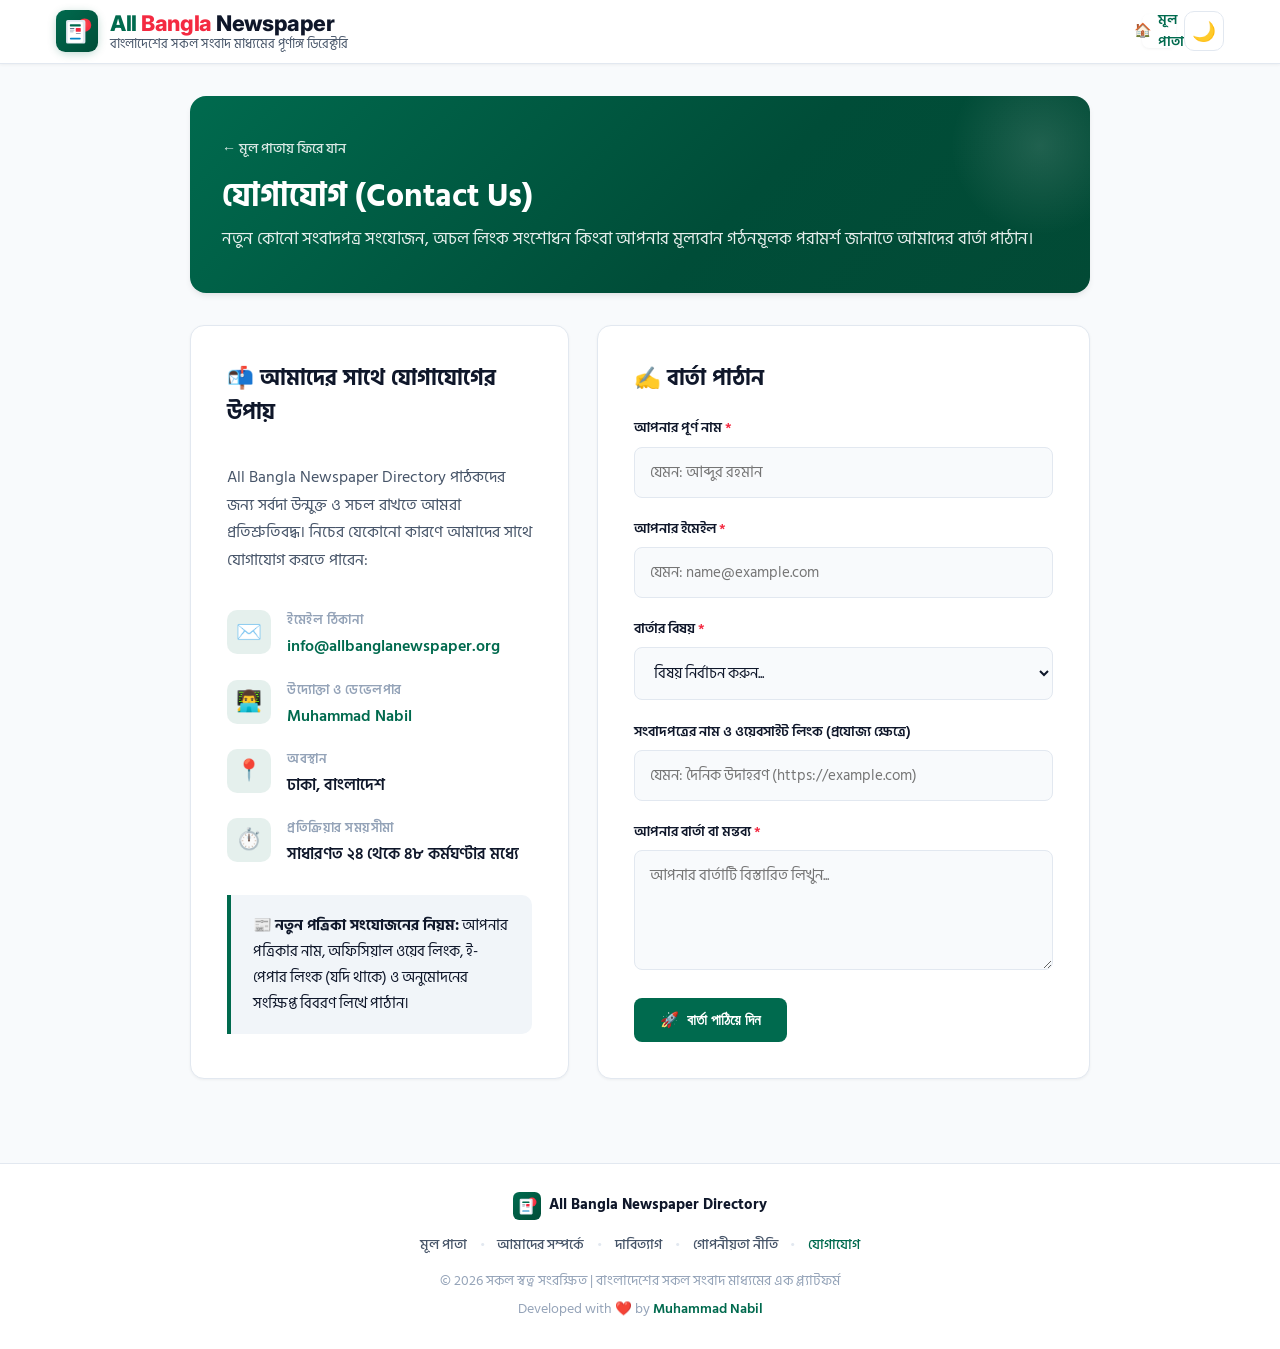
==== contact.html @ 0f9f3124 "Create comprehensive Bangla pages for About Us, Disclaimer, Privacy Policy, and Contact Us with resp" ====
<!DOCTYPE html>
<html lang="bn" data-theme="light">
<head>
  <meta charset="UTF-8">
  <meta name="viewport" content="width=device-width, initial-scale=1.0, viewport-fit=cover">
  
  <title>যোগাযোগ (Contact Us) | All Bangla Newspaper Directory</title>
  <meta name="title" content="যোগাযোগ (Contact Us) | All Bangla Newspaper Directory">
  <meta name="description" content="All Bangla Newspaper Directory-এর সাথে যোগাযোগ করুন। নতুন পত্রিকা বা টিভি চ্যানেল সংযোজন, লিংক সংশোধন বা পরামর্শের জন্য বার্তা পাঠান।">
  <meta name="keywords" content="contact all bangla newspaper, যোগাযোগ, পত্রিকা সংযোজন, feedback">
  <meta name="author" content="Muhammad Nabil">
  
  <link rel="canonical" href="https://nabil2dhaka.github.io/allbanglanewspaper/contact.html">
  <link rel="icon" type="image/svg+xml" href="assets/favicon.svg">
  <link rel="apple-touch-icon" href="assets/favicon.svg">
  <meta name="theme-color" content="#006A4E">

  <!-- Fonts & Stylesheet -->
  <link rel="preconnect" href="https://fonts.googleapis.com">
  <link rel="preconnect" href="https://fonts.gstatic.com" crossorigin>
  <link href="https://fonts.googleapis.com/css2?family=Hind+Siliguri:wght@400;500;600;700&family=Inter:wght@400;500;600;700;800&display=swap" rel="stylesheet">
  <link rel="stylesheet" href="styles.css">
</head>
<body>
  <!-- Header / Navigation -->
  <header class="header">
    <div class="container header-container">
      <a href="index.html" class="brand-link" aria-label="All Bangla Newspaper Home">
        <div class="brand-logo-wrap">
          <img src="assets/favicon.svg" alt="All Bangla Newspaper Logo" class="brand-logo-img" width="40" height="40">
        </div>
        <div class="brand-text">
          <div class="brand-title">
            <span class="text-green">All</span> <span class="text-red">Bangla</span> <span class="text-main">Newspaper</span>
          </div>
          <p class="brand-subtitle">বাংলাদেশের সকল সংবাদ মাধ্যমের পূর্ণাঙ্গ ডিরেক্টরি</p>
        </div>
      </a>

      <div class="header-actions">
        <a href="index.html" class="btn-toggle active" style="text-decoration: none; padding: 0.4rem 0.8rem; font-size: 0.88rem; font-weight: 600; display: inline-flex; align-items: center; gap: 0.35rem;">
          <span>🏠</span> মূল পাতা
        </a>
        <button id="themeToggle" class="btn-icon" aria-label="Toggle Theme" title="ডার্ক/লাইট মোড পরিবর্তন">
          <span class="theme-icon">🌙</span>
        </button>
      </div>
    </div>
  </header>

  <!-- Main Content -->
  <main class="page-main">
    <div class="page-container">
      <!-- Header Box -->
      <div class="page-header-box">
        <a href="index.html" class="page-breadcrumb">← মূল পাতায় ফিরে যান</a>
        <h1 class="page-title">যোগাযোগ (Contact Us)</h1>
        <p class="page-subtitle">নতুন কোনো সংবাদপত্র সংযোজন, অচল লিংক সংশোধন কিংবা আপনার মূল্যবান গঠনমূলক পরামর্শ জানাতে আমাদের বার্তা পাঠান।</p>
      </div>

      <!-- Contact Layout (2 Columns) -->
      <div class="contact-layout">
        <!-- Left: Info & Guidelines -->
        <div class="page-card prose-content contact-info-card">
          <h2>📬 আমাদের সাথে যোগাযোগের উপায়</h2>
          <p>
            All Bangla Newspaper Directory পাঠকদের জন্য সর্বদা উন্মুক্ত ও সচল রাখতে আমরা প্রতিশ্রুতিবদ্ধ। নিচের যেকোনো কারণে আমাদের সাথে যোগাযোগ করতে পারেন:
          </p>

          <div class="contact-method">
            <div class="contact-icon-box">✉️</div>
            <div>
              <div class="contact-label">ইমেইল ঠিকানা</div>
              <div class="contact-value">
                <a href="mailto:info@allbanglanewspaper.org">info@allbanglanewspaper.org</a>
              </div>
            </div>
          </div>

          <div class="contact-method">
            <div class="contact-icon-box">👨‍💻</div>
            <div>
              <div class="contact-label">উদ্যোক্তা ও ডেভেলপার</div>
              <div class="contact-value">
                <a href="https://muhammadnabil.com/" target="_blank" rel="noopener">Muhammad Nabil</a>
              </div>
            </div>
          </div>

          <div class="contact-method">
            <div class="contact-icon-box">📍</div>
            <div>
              <div class="contact-label">অবস্থান</div>
              <div class="contact-value">ঢাকা, বাংলাদেশ</div>
            </div>
          </div>

          <div class="contact-method">
            <div class="contact-icon-box">⏱️</div>
            <div>
              <div class="contact-label">প্রতিক্রিয়ার সময়সীমা</div>
              <div class="contact-value">সাধারণত ২৪ থেকে ৪৮ কর্মঘণ্টার মধ্যে</div>
            </div>
          </div>

          <div class="info-highlight-box" style="margin-top: 0.5rem; margin-bottom: 0;">
            📰 <strong>নতুন পত্রিকা সংযোজনের নিয়ম:</strong> আপনার পত্রিকার নাম, অফিসিয়াল ওয়েব লিংক, ই-পেপার লিংক (যদি থাকে) ও অনুমোদনের সংক্ষিপ্ত বিবরণ লিখে পাঠান।
          </div>
        </div>

        <!-- Right: Interactive Contact Form -->
        <div class="page-card">
          <h2 style="font-size: 1.35rem; font-weight: 700; color: var(--text-primary); margin: 0 0 1.25rem 0;">✍️ বার্তা পাঠান</h2>
          <form id="contactForm" onsubmit="handleContactSubmit(event)">
            <div class="form-group">
              <label for="userName" class="form-label">আপনার পূর্ণ নাম <span style="color: var(--accent-red);">*</span></label>
              <input type="text" id="userName" class="form-control" placeholder="যেমন: আব্দুর রহমান" required>
            </div>

            <div class="form-group">
              <label for="userEmail" class="form-label">আপনার ইমেইল <span style="color: var(--accent-red);">*</span></label>
              <input type="email" id="userEmail" class="form-control" placeholder="যেমন: name@example.com" required>
            </div>

            <div class="form-group">
              <label for="subjectSelect" class="form-label">বার্তার বিষয় <span style="color: var(--accent-red);">*</span></label>
              <select id="subjectSelect" class="form-control" required>
                <option value="" disabled selected>বিষয় নির্বাচন করুন...</option>
                <option value="add_paper">নতুন সংবাদপত্র / পোর্টাল সংযোজনের আবেদন</option>
                <option value="fix_link">ভুল বা অচল লিংক সংশোধন</option>
                <option value="update_logo">লোগো বা তথ্যের আধুনিকায়ন</option>
                <option value="feedback">পরামর্শ বা সাধারণ মতামত</option>
                <option value="other">অন্যান্য অনুসন্ধান</option>
              </select>
            </div>

            <div class="form-group">
              <label for="paperDetails" class="form-label">সংবাদপত্রের নাম ও ওয়েবসাইট লিংক (প্রযোজ্য ক্ষেত্রে)</label>
              <input type="text" id="paperDetails" class="form-control" placeholder="যেমন: দৈনিক উদাহরণ (https://example.com)">
            </div>

            <div class="form-group">
              <label for="userMessage" class="form-label">আপনার বার্তা বা মন্তব্য <span style="color: var(--accent-red);">*</span></label>
              <textarea id="userMessage" class="form-control form-textarea" placeholder="আপনার বার্তাটি বিস্তারিত লিখুন..." required></textarea>
            </div>

            <button type="submit" id="btnSubmit" class="btn-submit">
              <span>🚀</span> বার্তা পাঠিয়ে দিন
            </button>

            <!-- Success Alert Feedback -->
            <div id="formAlert" class="form-alert form-alert-success">
              ✅ <strong>ধন্যবাদ!</strong> আপনার বার্তাটি সফলভাবে গৃহীত হয়েছে। আমাদের টিম পর্যালোচনা করে দ্রুত আপনার সাথে যোগাযোগ করবে।
            </div>
          </form>
        </div>
      </div>
    </div>
  </main>

  <!-- Footer -->
  <footer class="footer">
    <div class="container footer-content">
      <div class="footer-brand">
        <img src="assets/favicon.svg" alt="Logo" width="28" height="28">
        <span>All Bangla Newspaper Directory</span>
      </div>

      <!-- Navigation Links -->
      <nav class="footer-nav" aria-label="Footer Navigation">
        <a href="index.html" class="footer-link">মূল পাতা</a>
        <span class="footer-sep">•</span>
        <a href="about.html" class="footer-link">আমাদের সম্পর্কে</a>
        <span class="footer-sep">•</span>
        <a href="disclaimer.html" class="footer-link">দাবিত্যাগ</a>
        <span class="footer-sep">•</span>
        <a href="privacy.html" class="footer-link">গোপনীয়তা নীতি</a>
        <span class="footer-sep">•</span>
        <a href="contact.html" class="footer-link active">যোগাযোগ</a>
      </nav>

      <p class="footer-copy">© 2026 সকল স্বত্ব সংরক্ষিত | বাংলাদেশের সকল সংবাদ মাধ্যমের এক প্ল্যাটফর্ম</p>
      <p class="footer-dev">
        Developed with ❤️ by <a href="https://muhammadnabil.com/" target="_blank" rel="noopener">Muhammad Nabil</a>
      </p>
    </div>
  </footer>

  <!-- Contact Form & Theme Script -->
  <script>
    (function() {
      const themeToggle = document.getElementById('themeToggle');
      function initTheme() {
        const savedTheme = localStorage.getItem('abn_theme') || 'light';
        document.documentElement.setAttribute('data-theme', savedTheme);
        if (themeToggle) {
          themeToggle.querySelector('.theme-icon').textContent = savedTheme === 'dark' ? '☀️' : '🌙';
        }
      }
      if (themeToggle) {
        themeToggle.addEventListener('click', function() {
          const current = document.documentElement.getAttribute('data-theme');
          const next = current === 'dark' ? 'light' : 'dark';
          document.documentElement.setAttribute('data-theme', next);
          localStorage.setItem('abn_theme', next);
          themeToggle.querySelector('.theme-icon').textContent = next === 'dark' ? '☀️' : '🌙';
        });
      }
      initTheme();
    })();

    function handleContactSubmit(e) {
      e.preventDefault();
      const btn = document.getElementById('btnSubmit');
      const alert = document.getElementById('formAlert');
      const form = document.getElementById('contactForm');
      
      btn.disabled = true;
      btn.innerHTML = '<span>⏳</span> পাঠানো হচ্ছে...';
      
      setTimeout(function() {
        btn.disabled = false;
        btn.innerHTML = '<span>✓</span> পাঠানো সম্পন্ন হয়েছে';
        alert.style.display = 'block';
        form.reset();
        setTimeout(function() {
          btn.innerHTML = '<span>🚀</span> বার্তা পাঠিয়ে দিন';
        }, 4000);
      }, 700);
    }
  </script>
</body>
</html>
---- styles.css ----
:root {
  --font-bn: 'Hind Siliguri', -apple-system, BlinkMacSystemFont, "Segoe UI", Roboto, sans-serif;
  --font-en: 'Inter', -apple-system, BlinkMacSystemFont, "Segoe UI", Roboto, sans-serif;

  /* Theme Colors - Light */
  --bg-primary: #f8fafc;
  --bg-card: #ffffff;
  --bg-header: rgba(255, 255, 255, 0.94);
  --border-color: #e2e8f0;
  --text-primary: #0f172a;
  --text-secondary: #475569;
  --text-muted: #94a3b8;
  --accent-green: #006a4e;
  --accent-red: #f42a41;
  --accent-blue: #0284c7;
  --accent-hover: #0369a1;
  --accent-light: #f0fdf4;
  --badge-bg: #f1f5f9;
  --badge-text: #334155;
  --epaper-bg: #fff1f2;
  --epaper-text: #e11d48;
  --epaper-border: #fecdd3;
  --shadow-sm: 0 1px 3px rgba(0, 0, 0, 0.05);
  --shadow-md: 0 4px 6px -1px rgba(0, 0, 0, 0.08), 0 2px 4px -2px rgba(0, 0, 0, 0.04);
  --shadow-hover: 0 12px 20px -3px rgba(0, 0, 0, 0.12), 0 4px 6px -4px rgba(0, 0, 0, 0.05);
  --hero-gradient: linear-gradient(135deg, #006a4e 0%, #004d38 60%, #024a35 100%);
  --safe-bottom: env(safe-area-inset-bottom, 0px);
}

[data-theme="dark"] {
  --bg-primary: #0b1120;
  --bg-card: #1e293b;
  --bg-header: rgba(17, 24, 39, 0.94);
  --border-color: #334155;
  --text-primary: #f1f5f9;
  --text-secondary: #cbd5e1;
  --text-muted: #64748b;
  --accent-green: #10b981;
  --accent-red: #fb7185;
  --accent-blue: #38bdf8;
  --accent-hover: #0284c7;
  --accent-light: #064e3b;
  --badge-bg: #334155;
  --badge-text: #e2e8f0;
  --epaper-bg: #371b26;
  --epaper-text: #fda4af;
  --epaper-border: #4c1d2e;
  --shadow-sm: 0 1px 3px rgba(0, 0, 0, 0.4);
  --shadow-md: 0 4px 6px -1px rgba(0, 0, 0, 0.3);
  --shadow-hover: 0 12px 20px -3px rgba(0, 0, 0, 0.45);
  --hero-gradient: linear-gradient(135deg, #064e3b 0%, #0b1120 100%);
}

* {
  box-sizing: border-box;
  margin: 0;
  padding: 0;
  -webkit-tap-highlight-color: transparent;
}

html {
  scroll-behavior: smooth;
}

body {
  font-family: var(--font-bn);
  background-color: var(--bg-primary);
  color: var(--text-primary);
  line-height: 1.6;
  min-height: 100vh;
  display: flex;
  flex-direction: column;
  transition: background-color 0.25s ease, color 0.25s ease;
  overflow-x: hidden;
  padding-bottom: var(--safe-bottom);
}

.container {
  width: 100%;
  max-width: 1200px;
  margin: 0 auto;
  padding: 0 1rem;
}

/* ================= HEADER ================= */
.header {
  background-color: var(--bg-header);
  border-bottom: 1px solid var(--border-color);
  position: sticky;
  top: 0;
  z-index: 100;
  backdrop-filter: blur(12px);
  -webkit-backdrop-filter: blur(12px);
  box-shadow: var(--shadow-sm);
  transition: background-color 0.25s ease;
}

.header-container {
  display: flex;
  justify-content: space-between;
  align-items: center;
  padding-top: 0.65rem;
  padding-bottom: 0.65rem;
}

.brand-link {
  display: flex;
  align-items: center;
  gap: 0.75rem;
  text-decoration: none;
  color: inherit;
}

.brand-logo-wrap {
  width: 42px;
  height: 42px;
  border-radius: 12px;
  display: flex;
  align-items: center;
  justify-content: center;
  flex-shrink: 0;
  box-shadow: 0 2px 8px rgba(0, 106, 78, 0.25);
  transition: transform 0.2s ease;
}

.brand-link:hover .brand-logo-wrap {
  transform: rotate(-3deg) scale(1.05);
}

.brand-logo-img {
  width: 100%;
  height: 100%;
  display: block;
}

.brand-title {
  font-family: var(--font-en);
  font-size: clamp(1.1rem, 2.5vw, 1.35rem);
  font-weight: 800;
  line-height: 1.2;
  letter-spacing: -0.02em;
}

.text-green { color: var(--accent-green); }
.text-red { color: var(--accent-red); }
.text-main { color: var(--text-primary); }

.brand-subtitle {
  font-size: 0.8rem;
  color: var(--text-secondary);
  line-height: 1.2;
}

.header-actions {
  display: flex;
  align-items: center;
  gap: 0.5rem;
}

/* View Toggle (Grid / List) */
.view-toggle {
  display: flex;
  background-color: var(--badge-bg);
  padding: 3px;
  border-radius: 10px;
  border: 1px solid var(--border-color);
}

.btn-toggle {
  background: none;
  border: none;
  color: var(--text-muted);
  width: 34px;
  height: 34px;
  border-radius: 7px;
  display: flex;
  align-items: center;
  justify-content: center;
  cursor: pointer;
  transition: all 0.2s;
}

.btn-toggle.active {
  background-color: var(--bg-card);
  color: var(--accent-green);
  box-shadow: var(--shadow-sm);
}

/* Theme Button */
.btn-icon {
  background: var(--bg-card);
  border: 1px solid var(--border-color);
  color: var(--text-primary);
  width: 40px;
  height: 40px;
  border-radius: 10px;
  cursor: pointer;
  display: flex;
  align-items: center;
  justify-content: center;
  font-size: 1.2rem;
  transition: transform 0.2s, background-color 0.2s;
}

.btn-icon:hover {
  transform: scale(1.05);
}

.btn-icon:active {
  transform: scale(0.95);
}

/* ================= HERO & SEARCH ================= */
.hero-section {
  background: var(--hero-gradient);
  color: #ffffff;
  padding: clamp(2rem, 5vw, 3.25rem) 1rem clamp(1.75rem, 4vw, 2.5rem);
  text-align: center;
  position: relative;
  overflow: hidden;
}

.hero-section::after {
  content: '';
  position: absolute;
  top: -40%;
  right: -10%;
  width: 340px;
  height: 340px;
  background: radial-gradient(circle, rgba(244, 42, 65, 0.25) 0%, transparent 70%);
  border-radius: 50%;
  pointer-events: none;
}

.hero-badge {
  display: inline-flex;
  align-items: center;
  gap: 0.5rem;
  background: rgba(255, 255, 255, 0.15);
  backdrop-filter: blur(8px);
  padding: 0.3rem 0.85rem;
  border-radius: 9999px;
  font-size: 0.85rem;
  font-weight: 600;
  margin-bottom: 0.85rem;
  border: 1px solid rgba(255, 255, 255, 0.2);
}

.pulse-dot {
  width: 8px;
  height: 8px;
  border-radius: 50%;
  background-color: #10b981;
  box-shadow: 0 0 0 0 rgba(16, 185, 129, 0.7);
  animation: pulse 1.8s infinite;
}

@keyframes pulse {
  0% { transform: scale(0.95); box-shadow: 0 0 0 0 rgba(16, 185, 129, 0.7); }
  70% { transform: scale(1); box-shadow: 0 0 0 8px rgba(16, 185, 129, 0); }
  100% { transform: scale(0.95); box-shadow: 0 0 0 0 rgba(16, 185, 129, 0); }
}

.hero-heading {
  font-size: clamp(1.5rem, 4vw, 2.35rem);
  font-weight: 700;
  line-height: 1.25;
  margin-bottom: 1.35rem;
}

.hero-desc {
  font-size: clamp(0.95rem, 2vw, 1.1rem);
  opacity: 0.92;
  max-width: 650px;
  margin: 0 auto 1.5rem;
  font-weight: 400;
}

/* Mobile-Friendly Search Wrapper */
.search-wrapper {
  position: relative;
  max-width: 640px;
  margin: 0 auto;
}

.search-icon {
  position: absolute;
  left: 1.15rem;
  top: 50%;
  transform: translateY(-50%);
  display: flex;
  align-items: center;
  color: var(--text-muted);
  pointer-events: none;
}

#searchInput {
  width: 100%;
  padding: 0.9rem 2.85rem 0.9rem 3.1rem;
  font-size: clamp(0.95rem, 2vw, 1.05rem);
  font-family: var(--font-bn);
  border-radius: 9999px;
  border: 2px solid transparent;
  outline: none;
  background-color: var(--bg-card);
  color: var(--text-primary);
  box-shadow: 0 8px 24px rgba(0, 0, 0, 0.16);
  transition: all 0.2s ease;
}

#searchInput:focus {
  border-color: #38bdf8;
  box-shadow: 0 10px 28px rgba(56, 189, 248, 0.25);
}

.btn-clear {
  position: absolute;
  right: 1rem;
  top: 50%;
  transform: translateY(-50%);
  background: var(--badge-bg);
  border: none;
  width: 26px;
  height: 26px;
  border-radius: 50%;
  font-size: 0.8rem;
  color: var(--text-secondary);
  cursor: pointer;
  display: flex;
  align-items: center;
  justify-content: center;
  transition: background-color 0.2s;
}

/* Top 10 Quickbar */
.top10-quickbar {
  margin-top: 1.35rem;
  display: flex;
  align-items: center;
  justify-content: center;
  gap: 0.5rem;
  flex-wrap: wrap;
  font-size: 0.88rem;
}

.top10-label {
  font-weight: 700;
  opacity: 0.95;
  white-space: nowrap;
}

.top10-chips {
  display: flex;
  gap: 0.45rem;
  flex-wrap: wrap;
  justify-content: center;
}

.top10-chip {
  background: rgba(255, 255, 255, 0.16);
  color: #ffffff;
  padding: 0.25rem 0.75rem;
  border-radius: 9999px;
  text-decoration: none;
  font-size: 0.82rem;
  font-weight: 500;
  border: 1px solid rgba(255, 255, 255, 0.25);
  transition: all 0.2s ease;
  display: inline-flex;
  align-items: center;
  gap: 0.35rem;
}

.chip-logo {
  width: 16px;
  height: 16px;
  border-radius: 4px;
  object-fit: contain;
  background: #ffffff;
  padding: 1px;
}

.top10-chip:hover {
  background: #ffffff;
  color: var(--accent-green);
  transform: translateY(-1px);
}

/* ================= CATEGORIES NAV ================= */
.main-content {
  flex: 1;
  padding-top: 1.25rem;
  padding-bottom: 3.5rem;
}

/* ================= RESPONSIVE & FLEXIBLE CATEGORIES NAV ================= */
.categories-wrapper {
  position: sticky;
  top: 68px; /* Below sticky header */
  z-index: 80;
  background-color: var(--bg-primary);
  padding: 0.65rem 0.25rem;
  margin-bottom: 1.25rem;
  border-bottom: 1px solid var(--border-color);
  transition: all 0.25s ease;
}

[data-theme="dark"] .categories-wrapper {
  background-color: var(--bg-primary);
  border-bottom-color: #334155;
}

.categories-header-bar {
  display: flex;
  justify-content: space-between;
  align-items: center;
  margin-bottom: 0.55rem;
  padding: 0 0.15rem;
}

.categories-header-left {
  display: flex;
  align-items: center;
  gap: 0.5rem;
}

.categories-header-title {
  font-size: 0.88rem;
  font-weight: 700;
  color: var(--text-primary);
  display: inline-flex;
  align-items: center;
  gap: 0.35rem;
}

.categories-count-badge {
  font-size: 0.72rem;
  font-weight: 600;
  padding: 0.12rem 0.5rem;
  border-radius: 9999px;
  background-color: var(--badge-bg);
  color: var(--text-secondary);
  border: 1px solid var(--border-color);
}

.categories-header-actions {
  display: flex;
  align-items: center;
  gap: 0.35rem;
}

/* Scroll Arrow Buttons */
.btn-cat-scroll {
  width: 28px;
  height: 28px;
  border-radius: 50%;
  border: 1px solid var(--border-color);
  background-color: var(--bg-card);
  color: var(--text-secondary);
  display: flex;
  align-items: center;
  justify-content: center;
  cursor: pointer;
  font-size: 1.15rem;
  line-height: 1;
  transition: all 0.2s ease;
  user-select: none;
}

.btn-cat-scroll:hover {
  background-color: var(--accent-green);
  color: #ffffff;
  border-color: var(--accent-green);
}

.btn-cat-scroll:disabled {
  opacity: 0.35;
  cursor: not-allowed;
  pointer-events: none;
}

/* Flexible Layout Toggle Button */
.btn-cat-toggle-wrap {
  display: inline-flex;
  align-items: center;
  gap: 0.35rem;
  font-family: var(--font-bn);
  font-size: 0.8rem;
  font-weight: 600;
  color: var(--text-secondary);
  background-color: var(--bg-card);
  border: 1px solid var(--border-color);
  padding: 0.25rem 0.65rem;
  border-radius: 8px;
  cursor: pointer;
  transition: all 0.2s ease;
  user-select: none;
}

.btn-cat-toggle-wrap:hover {
  border-color: var(--accent-green);
  color: var(--accent-green);
}

.btn-cat-toggle-wrap.active {
  background-color: var(--accent-green);
  color: #ffffff;
  border-color: var(--accent-green);
}

/* Categories Nav (Slider & Overflow Container) */
.categories-nav {
  position: relative;
  overflow-x: auto;
  -webkit-overflow-scrolling: touch;
  scroll-behavior: smooth;
  scrollbar-width: none;
  padding: 0.2rem 0;
  transition: all 0.25s ease;
}

.categories-nav::-webkit-scrollbar {
  display: none;
}

/* Categories List Container */
.categories-list {
  display: flex;
  gap: 0.5rem;
  align-items: center;
  transition: all 0.25s ease;
}

/* Scroll Mode: Single-row horizontal slider */
.categories-wrapper.scroll-mode .categories-list {
  width: max-content;
  flex-wrap: nowrap;
}

/* Flexible Wrap Mode: Multi-row wrapping grid of pills */
.categories-wrapper.wrap-mode .categories-list {
  width: 100%;
  flex-wrap: wrap;
  gap: 0.55rem;
}

.categories-wrapper.wrap-mode .btn-cat-scroll {
  display: none; /* Hide scroll arrows in wrap mode */
}

/* Category Button Styling */
.category-btn {
  background-color: var(--bg-card);
  border: 1px solid var(--border-color);
  color: var(--text-secondary);
  font-family: var(--font-bn);
  font-size: 0.88rem;
  font-weight: 500;
  padding: 0.45rem 0.9rem;
  border-radius: 9999px;
  cursor: pointer;
  transition: all 0.2s ease;
  white-space: nowrap;
  display: inline-flex;
  align-items: center;
  gap: 0.4rem;
  user-select: none;
  flex-shrink: 0;
}

.category-btn:hover {
  border-color: var(--accent-green);
  color: var(--accent-green);
  transform: translateY(-1px);
}

.category-btn:active {
  transform: scale(0.96);
}

.category-btn.active {
  background-color: var(--accent-green);
  color: #ffffff;
  border-color: var(--accent-green);
  box-shadow: 0 2px 10px rgba(0, 106, 78, 0.25);
  font-weight: 600;
}

.cat-icon {
  font-size: 1rem;
  line-height: 1;
}

#favCountBadge, #totalCountBadge {
  background: rgba(255, 255, 255, 0.25);
  padding: 0.1rem 0.45rem;
  border-radius: 9999px;
  font-size: 0.75rem;
  font-weight: 600;
}

.category-btn:not(.active) #favCountBadge,
.category-btn:not(.active) #totalCountBadge {
  background: var(--badge-bg);
  color: var(--text-primary);
}

/* ================= DIVISION SUBFILTER ================= */
.subfilter-container {
  display: flex;
  align-items: center;
  gap: 0.75rem;
  margin-bottom: 1.15rem;
  padding: 0.75rem 1rem;
  background-color: var(--bg-card);
  border: 1px solid var(--border-color);
  border-radius: 12px;
  overflow-x: auto;
  -webkit-overflow-scrolling: touch;
}

.subfilter-label {
  font-size: 0.88rem;
  font-weight: 600;
  color: var(--text-secondary);
  white-space: nowrap;
}

.subfilter-chips {
  display: flex;
  gap: 0.4rem;
  width: max-content;
}

.subfilter-chip {
  background-color: var(--badge-bg);
  border: 1px solid var(--border-color);
  color: var(--text-secondary);
  font-family: var(--font-bn);
  font-size: 0.85rem;
  font-weight: 500;
  padding: 0.35rem 0.85rem;
  border-radius: 9999px;
  cursor: pointer;
  transition: all 0.15s ease;
  white-space: nowrap;
}

.subfilter-chip:hover {
  border-color: var(--accent-blue);
  color: var(--accent-blue);
}

.subfilter-chip.active {
  background-color: var(--accent-blue);
  color: #ffffff;
  border-color: var(--accent-blue);
}

/* ================= RESULTS BAR ================= */
.results-bar {
  display: flex;
  justify-content: space-between;
  align-items: center;
  font-size: 0.88rem;
  color: var(--text-muted);
  margin-bottom: 1rem;
  padding: 0 0.25rem;
}

.results-left {
  font-weight: 600;
  color: var(--text-secondary);
}

.hint-text {
  font-size: 0.8rem;
}

/* ================= NEWSPAPER CARDS & BLOCK CONTAINERS ================= */
.newspaper-container {
  display: flex;
  flex-direction: column;
  gap: 0;
  width: 100%;
}

.newspaper-cards-grid {
  width: 100%;
}

.newspaper-container.grid-view .newspaper-cards-grid {
  display: grid;
  grid-template-columns: repeat(auto-fill, minmax(210px, 1fr));
  gap: 1.15rem;
}

.newspaper-container.list-view .newspaper-cards-grid {
  display: flex;
  flex-direction: column;
  gap: 0.65rem;
}

/* ================= CATEGORY BLOCKS (BLOCK-BASED HOMEPAGE) ================= */
.category-block {
  background-color: var(--bg-card);
  border: 1px solid var(--border-color);
  border-radius: 18px;
  padding: 1.5rem;
  margin-bottom: 2rem;
  box-shadow: 0 2px 10px rgba(0, 0, 0, 0.03);
  transition: border-color 0.25s ease, box-shadow 0.25s ease, transform 0.2s ease;
  scroll-margin-top: 130px;
  position: relative;
}

.category-block:hover {
  border-color: rgba(0, 106, 78, 0.25);
  box-shadow: 0 6px 20px rgba(0, 0, 0, 0.06);
}

[data-theme="dark"] .category-block:hover {
  border-color: rgba(16, 185, 129, 0.35);
  box-shadow: 0 6px 20px rgba(0, 0, 0, 0.35);
}

.category-block.block-pulse {
  border-color: var(--accent-green) !important;
  box-shadow: 0 0 0 3px rgba(0, 106, 78, 0.22) !important;
  animation: pulseBlock 1.2s ease-out;
}

@keyframes pulseBlock {
  0% { transform: scale(0.995); }
  50% { transform: scale(1.004); }
  100% { transform: scale(1); }
}

/* Block Header */
.block-header {
  display: flex;
  justify-content: space-between;
  align-items: center;
  padding-bottom: 1.1rem;
  margin-bottom: 1.25rem;
  border-bottom: 1px solid var(--border-color);
  gap: 1rem;
}

.block-title-group {
  display: flex;
  align-items: center;
  gap: 0.9rem;
  min-width: 0;
}

.block-icon-wrap {
  width: 48px;
  height: 48px;
  border-radius: 13px;
  display: flex;
  align-items: center;
  justify-content: center;
  font-size: 1.45rem;
  flex-shrink: 0;
  border: 1px solid rgba(0, 0, 0, 0.04);
}

[data-theme="dark"] .block-icon-wrap {
  border-color: rgba(255, 255, 255, 0.08);
}

.block-title-text {
  min-width: 0;
}

.block-heading-row {
  display: flex;
  align-items: center;
  gap: 0.65rem;
  flex-wrap: wrap;
}

.block-title {
  font-size: 1.28rem;
  font-weight: 700;
  color: var(--text-primary);
  margin: 0;
  line-height: 1.25;
}

.block-badge {
  font-size: 0.78rem;
  font-weight: 600;
  padding: 0.2rem 0.65rem;
  border-radius: 9999px;
  background-color: var(--badge-bg);
  color: var(--text-secondary);
  border: 1px solid var(--border-color);
  white-space: nowrap;
}

.block-subtitle {
  font-size: 0.82rem;
  color: var(--text-muted);
  margin-top: 0.2rem;
  margin-bottom: 0;
  white-space: nowrap;
  overflow: hidden;
  text-overflow: ellipsis;
}

.block-actions {
  display: flex;
  align-items: center;
  gap: 0.45rem;
  flex-shrink: 0;
}

.btn-block-action {
  background-color: var(--badge-bg);
  border: 1px solid var(--border-color);
  color: var(--text-secondary);
  font-size: 0.8rem;
  font-weight: 500;
  padding: 0.38rem 0.8rem;
  border-radius: 8px;
  cursor: pointer;
  display: inline-flex;
  align-items: center;
  gap: 0.3rem;
  transition: all 0.2s ease;
  font-family: var(--font-bn);
  user-select: none;
}

.btn-block-action:hover {
  background-color: var(--border-color);
  color: var(--text-primary);
  transform: translateY(-1px);
}

.btn-block-focus {
  background-color: rgba(0, 106, 78, 0.08);
  color: var(--accent-green);
  border-color: rgba(0, 106, 78, 0.25);
  font-weight: 600;
}

.btn-block-focus:hover {
  background-color: var(--accent-green);
  color: #ffffff;
  border-color: var(--accent-green);
}

[data-theme="dark"] .btn-block-focus {
  background-color: rgba(16, 185, 129, 0.12);
  color: #34d399;
  border-color: rgba(16, 185, 129, 0.3);
}

[data-theme="dark"] .btn-block-focus:hover {
  background-color: #10b981;
  color: #ffffff;
}

/* Favorites Featured Block */
.category-block.block-favorites-featured {
  border-color: rgba(234, 179, 8, 0.4);
  background: linear-gradient(180deg, rgba(254, 240, 138, 0.08) 0%, var(--bg-card) 100%);
}

[data-theme="dark"] .category-block.block-favorites-featured {
  border-color: rgba(234, 179, 8, 0.3);
  background: linear-gradient(180deg, rgba(161, 98, 7, 0.1) 0%, var(--bg-card) 100%);
}

.empty-favorites-hint {
  text-align: center;
  padding: 2.2rem 1.5rem;
  background-color: var(--badge-bg);
  border-radius: 12px;
  margin-top: 0.5rem;
}

.hint-star-big {
  font-size: 2.5rem;
  display: block;
  margin-bottom: 0.6rem;
}

.empty-favorites-hint h3 {
  font-size: 1.15rem;
  font-weight: 700;
  color: var(--text-primary);
  margin-bottom: 0.4rem;
}

.empty-favorites-hint p {
  font-size: 0.9rem;
  color: var(--text-muted);
  max-width: 480px;
  margin: 0 auto 1.25rem;
  line-height: 1.5;
}

/* Local News Block Division Subfilter */
.block-subfilter {
  display: flex;
  align-items: center;
  gap: 0.65rem;
  margin-bottom: 1.25rem;
  padding: 0.65rem 0.85rem;
  background-color: var(--badge-bg);
  border: 1px solid var(--border-color);
  border-radius: 12px;
  flex-wrap: wrap;
}

.block-subfilter-label {
  font-size: 0.85rem;
  font-weight: 600;
  color: var(--text-secondary);
  white-space: nowrap;
}

.block-subfilter-chips {
  display: flex;
  gap: 0.4rem;
  flex-wrap: wrap;
  align-items: center;
}

/* Focus Mode Banner (Single category view) */
.focus-banner {
  display: flex;
  justify-content: space-between;
  align-items: center;
  padding: 0.9rem 1.25rem;
  margin-bottom: 1.5rem;
  background: var(--bg-card);
  border: 1px solid var(--accent-green);
  border-radius: 14px;
  box-shadow: 0 4px 14px rgba(0, 106, 78, 0.08);
  gap: 1rem;
}

.focus-banner-info {
  display: flex;
  align-items: center;
  gap: 0.75rem;
  min-width: 0;
}

.focus-banner-icon {
  font-size: 1.6rem;
}

.focus-banner-title {
  font-size: 1rem;
  font-weight: 600;
  color: var(--text-primary);
}

.focus-banner-subtitle {
  font-size: 0.8rem;
  color: var(--text-muted);
}

.btn-exit-focus {
  background-color: var(--accent-green);
  color: #ffffff;
  border: none;
  font-family: var(--font-bn);
  font-size: 0.88rem;
  font-weight: 600;
  padding: 0.5rem 1rem;
  border-radius: 8px;
  cursor: pointer;
  white-space: nowrap;
  transition: all 0.2s ease;
  flex-shrink: 0;
}

.btn-exit-focus:hover {
  background-color: #004d38;
  transform: translateY(-1px);
}

[data-theme="dark"] .btn-exit-focus:hover {
  background-color: #059669;
}

.newspaper-card {
  background-color: var(--bg-card);
  border: 1px solid var(--border-color);
  border-radius: 14px;
  padding: 1.15rem;
  display: flex;
  flex-direction: column;
  justify-content: space-between;
  text-decoration: none;
  color: inherit;
  box-shadow: var(--shadow-sm);
  transition: transform 0.2s ease, box-shadow 0.2s ease, border-color 0.2s ease;
  position: relative;
}

/* ================= SCREENSHOT-STYLE NEWSPAPER CARDS ================= */
.newspaper-card.card-screenshot-style {
  background-color: #ffffff;
  border: 1px solid #c2c2c2;
  border-radius: 4px;
  overflow: hidden;
  display: flex;
  flex-direction: column;
  justify-content: space-between;
  text-decoration: none;
  color: #333333;
  padding: 0;
  box-shadow: 0 1px 3px rgba(0, 0, 0, 0.04);
  transition: transform 0.2s ease, box-shadow 0.2s ease, border-color 0.2s ease;
  position: relative;
  min-height: 104px;
}

[data-theme="dark"] .newspaper-card.card-screenshot-style {
  background-color: #1e293b;
  border-color: #334155;
  color: #f1f5f9;
}

.newspaper-card.card-screenshot-style:hover {
  transform: translateY(-2px);
  box-shadow: 0 4px 12px rgba(0, 0, 0, 0.1);
  border-color: var(--accent-green);
}

[data-theme="dark"] .newspaper-card.card-screenshot-style:hover {
  border-color: var(--accent-green);
  box-shadow: 0 4px 12px rgba(0, 0, 0, 0.4);
}

/* Logo Box (Top section) */
.card-logo-box {
  height: 72px;
  display: flex;
  align-items: center;
  justify-content: center;
  padding: 6px 12px;
  background-color: #ffffff;
  position: relative;
  overflow: hidden;
}

.card-masthead-logo {
  max-width: 90%;
  max-height: 54px;
  width: auto;
  height: auto;
  object-fit: contain;
  transition: transform 0.2s ease;
  display: block;
  margin: 0 auto;
}

.newspaper-card:hover .card-masthead-logo {
  transform: scale(1.04);
}

/* Name Bar (Bottom section) - Matching screenshot exactly */
.banglanewspaperlistname,
.card-name-bar {
  padding: 4px 6px;
  border-top: 1px solid #c2c2c2;
  text-align: center;
  font-family: Verdana, Arial, Helvetica, var(--font-en), sans-serif;
  font-size: 11.5px;
  font-weight: 500;
  color: #333333;
  background-color: #ffffff;
  white-space: nowrap;
  overflow: hidden;
  text-overflow: ellipsis;
  line-height: 1.4;
}

[data-theme="dark"] .banglanewspaperlistname,
[data-theme="dark"] .card-name-bar {
  background-color: #0f172a;
  border-top-color: #334155;
  color: #cbd5e1;
}

/* Subtle corner buttons for favorite star & e-paper */
.card-fav-btn {
  position: absolute;
  top: 4px;
  right: 4px;
  background: rgba(255, 255, 255, 0.9);
  border: 1px solid rgba(0, 0, 0, 0.08);
  border-radius: 4px;
  width: 22px;
  height: 22px;
  display: flex;
  align-items: center;
  justify-content: center;
  font-size: 0.85rem;
  color: #94a3b8;
  cursor: pointer;
  transition: all 0.15s ease;
  z-index: 2;
  line-height: 1;
}

.card-fav-btn:hover,
.card-fav-btn.favorited {
  color: #eab308;
  background-color: #ffffff;
  border-color: #fde047;
}

.card-epaper-badge {
  position: absolute;
  top: 4px;
  left: 4px;
  font-size: 0.65rem;
  font-weight: 700;
  padding: 1px 5px;
  border-radius: 4px;
  background-color: var(--epaper-bg);
  color: var(--epaper-text);
  border: 1px solid var(--epaper-border);
  text-decoration: none;
  z-index: 2;
  line-height: 1.2;
}

/* List view support for screenshot-style cards */
.newspaper-container.list-view .card-logo-box-list {
  width: 90px;
  height: 44px;
  display: flex;
  align-items: center;
  justify-content: center;
  background-color: #ffffff;
  border: 1px solid #c2c2c2;
  border-radius: 4px;
  padding: 3px 6px;
  flex-shrink: 0;
}

.newspaper-container.list-view .card-logo-box-list .card-masthead-logo {
  max-width: 100%;
  max-height: 38px;
}

.newspaper-card:hover {
  transform: translateY(-3px);
  box-shadow: var(--shadow-hover);
  border-color: var(--accent-green);
}

.newspaper-card:active {
  transform: scale(0.985);
}

.card-top {
  display: flex;
  align-items: flex-start;
  justify-content: space-between;
  margin-bottom: 0.75rem;
}

.newspaper-avatar {
  width: 48px;
  height: 48px;
  border-radius: 12px;
  display: flex;
  align-items: center;
  justify-content: center;
  font-size: 1.25rem;
  font-weight: 700;
  color: #ffffff;
  flex-shrink: 0;
  box-shadow: 0 3px 8px rgba(0, 0, 0, 0.08);
  position: relative;
  overflow: hidden;
  background-color: #ffffff;
  border: 1px solid var(--border-color);
}

[data-theme="dark"] .newspaper-avatar {
  background-color: #1e293b;
  border-color: #334155;
}

.newspaper-logo-img {
  width: 100%;
  height: 100%;
  object-fit: contain;
  padding: 4px;
  border-radius: 11px;
  transition: transform 0.2s ease;
  background-color: #ffffff;
}

[data-theme="dark"] .newspaper-logo-img {
  background-color: #0f172a;
}

.newspaper-card:hover .newspaper-logo-img {
  transform: scale(1.08);
}

.avatar-fallback {
  width: 100%;
  height: 100%;
  display: flex;
  align-items: center;
  justify-content: center;
  color: #ffffff;
  font-weight: 700;
  border-radius: 11px;
}

.card-actions {
  display: flex;
  align-items: center;
  gap: 0.35rem;
}

.btn-epaper-pill {
  font-size: 0.72rem;
  font-weight: 700;
  padding: 0.2rem 0.55rem;
  border-radius: 6px;
  background-color: var(--epaper-bg);
  color: var(--epaper-text);
  border: 1px solid var(--epaper-border);
  text-decoration: none;
  display: inline-flex;
  align-items: center;
  gap: 0.2rem;
  transition: all 0.15s ease;
}

.btn-epaper-pill:hover {
  background-color: var(--epaper-text);
  color: #ffffff;
}

.favorite-btn {
  background: none;
  border: none;
  font-size: 1.35rem;
  cursor: pointer;
  color: var(--text-muted);
  width: 36px;
  height: 36px;
  display: flex;
  align-items: center;
  justify-content: center;
  border-radius: 50%;
  transition: all 0.2s ease;
}

.favorite-btn:hover {
  transform: scale(1.15);
  background-color: var(--badge-bg);
}

.favorite-btn.favorited {
  color: #f59e0b;
}

.newspaper-name-bn {
  font-size: 1.15rem;
  font-weight: 700;
  color: var(--text-primary);
  margin-bottom: 0.2rem;
  line-height: 1.3;
}

.newspaper-name-en {
  font-family: var(--font-en);
  font-size: 0.82rem;
  color: var(--text-secondary);
  margin-bottom: 0.6rem;
  font-weight: 500;
}

.card-footer {
  display: flex;
  align-items: center;
  justify-content: space-between;
  margin-top: 0.85rem;
  padding-top: 0.75rem;
  border-top: 1px solid var(--border-color);
}

.badges-group {
  display: flex;
  align-items: center;
  gap: 0.35rem;
  flex-wrap: wrap;
}

.category-tag {
  font-size: 0.75rem;
  padding: 0.2rem 0.6rem;
  border-radius: 9999px;
  background-color: var(--badge-bg);
  color: var(--badge-text);
  font-weight: 500;
}

.district-tag {
  font-size: 0.72rem;
  padding: 0.15rem 0.5rem;
  border-radius: 9999px;
  background-color: #e0f2fe;
  color: #0369a1;
  font-weight: 600;
}

[data-theme="dark"] .district-tag {
  background-color: #1e3a5f;
  color: #7dd3fc;
}

.visit-link {
  font-size: 0.82rem;
  color: var(--accent-green);
  font-weight: 700;
  display: inline-flex;
  align-items: center;
  gap: 0.25rem;
  white-space: nowrap;
}

/* ================= NEWSPAPER CARDS (COMPACT LIST VIEW) ================= */
.newspaper-container.list-view {
  display: flex;
  flex-direction: column;
  gap: 0.65rem;
}

.newspaper-container.list-view .newspaper-card {
  padding: 0.85rem 1.1rem;
  border-radius: 12px;
}

.newspaper-container.list-view .card-layout-list {
  display: flex;
  align-items: center;
  justify-content: space-between;
  gap: 0.85rem;
}

.newspaper-container.list-view .card-left {
  display: flex;
  align-items: center;
  gap: 0.85rem;
  min-width: 0;
  flex: 1;
}

.newspaper-container.list-view .newspaper-avatar {
  width: 40px;
  height: 40px;
  font-size: 1.05rem;
  border-radius: 10px;
}

.newspaper-container.list-view .newspaper-info {
  min-width: 0;
}

.newspaper-container.list-view .newspaper-name-bn {
  font-size: 1.05rem;
  margin-bottom: 0;
  white-space: nowrap;
  overflow: hidden;
  text-overflow: ellipsis;
}

.newspaper-container.list-view .newspaper-name-en {
  font-size: 0.75rem;
  margin-bottom: 0;
  white-space: nowrap;
  overflow: hidden;
  text-overflow: ellipsis;
}

.newspaper-container.list-view .card-right {
  display: flex;
  align-items: center;
  gap: 0.5rem;
  flex-shrink: 0;
}

.newspaper-container.list-view .card-footer,
.newspaper-container.list-view .card-top {
  display: none;
}

/* ================= EMPTY STATE ================= */
.empty-state {
  text-align: center;
  padding: 3.5rem 1.5rem;
  background-color: var(--bg-card);
  border: 1px dashed var(--border-color);
  border-radius: 16px;
  margin-top: 1rem;
}

.empty-icon {
  font-size: 2.85rem;
  margin-bottom: 0.5rem;
}

.empty-state h3 {
  font-size: 1.25rem;
  margin-bottom: 0.35rem;
}

.empty-state p {
  color: var(--text-secondary);
  font-size: 0.95rem;
}

.btn-reset {
  margin-top: 1.15rem;
  background-color: var(--accent-green);
  color: #ffffff;
  border: none;
  padding: 0.65rem 1.4rem;
  font-size: 0.95rem;
  font-family: var(--font-bn);
  font-weight: 600;
  border-radius: 10px;
  cursor: pointer;
  box-shadow: 0 4px 12px rgba(0, 106, 78, 0.25);
  transition: transform 0.2s;
}

/* ================= FLOATING BACK TO TOP BUTTON ================= */
.btn-back-to-top {
  position: fixed;
  bottom: calc(1.5rem + var(--safe-bottom));
  right: 1.25rem;
  width: 46px;
  height: 46px;
  border-radius: 50%;
  background-color: var(--accent-green);
  color: #ffffff;
  border: none;
  cursor: pointer;
  display: flex;
  align-items: center;
  justify-content: center;
  box-shadow: 0 4px 14px rgba(0, 0, 0, 0.25);
  opacity: 0;
  visibility: hidden;
  transform: translateY(15px);
  transition: all 0.25s ease;
  z-index: 99;
}

.btn-back-to-top.visible {
  opacity: 1;
  visibility: visible;
  transform: translateY(0);
}

.btn-back-to-top:hover {
  background-color: #004d38;
}

/* ================= FOOTER ================= */
.footer {
  background-color: var(--bg-header);
  border-top: 1px solid var(--border-color);
  padding: 1.75rem 0 calc(1.75rem + var(--safe-bottom));
  text-align: center;
  font-size: 0.85rem;
  color: var(--text-muted);
}

.footer-content {
  display: flex;
  flex-direction: column;
  align-items: center;
  gap: 0.4rem;
}

.footer-brand {
  display: flex;
  align-items: center;
  gap: 0.5rem;
  font-weight: 700;
  color: var(--text-primary);
  font-size: 0.95rem;
}

.footer-dev a {
  color: var(--accent-green);
  text-decoration: none;
  font-weight: 600;
}

.footer-dev a:hover {
  text-decoration: underline;
}

/* ================= RESPONSIVE MEDIA QUERIES ================= */

@media (max-width: 768px) {
  .categories-wrapper {
    top: 60px;
    padding: 0.45rem 0.15rem;
    margin-bottom: 0.9rem;
  }

  .categories-header-title {
    font-size: 0.8rem;
  }

  .btn-cat-toggle-wrap {
    font-size: 0.74rem;
    padding: 0.2rem 0.5rem;
  }

  .category-btn {
    font-size: 0.82rem;
    padding: 0.36rem 0.72rem;
    gap: 0.3rem;
  }

  .categories-wrapper.wrap-mode .categories-list {
    display: grid;
    grid-template-columns: repeat(2, 1fr);
    gap: 0.4rem;
    width: 100%;
  }

  .categories-wrapper.wrap-mode .category-btn {
    width: 100%;
    justify-content: flex-start;
    padding: 0.4rem 0.6rem;
  }

  .top10-quickbar {
    justify-content: flex-start;
    overflow-x: auto;
    -webkit-overflow-scrolling: touch;
    flex-wrap: nowrap;
    padding-bottom: 0.35rem;
  }
  .top10-chips {
    flex-wrap: nowrap;
  }
  .top10-chip {
    white-space: nowrap;
  }

  .newspaper-container.grid-view .newspaper-cards-grid {
    grid-template-columns: repeat(2, 1fr);
    gap: 0.85rem;
  }

  .category-block {
    padding: 1.2rem 1.1rem;
    border-radius: 16px;
    margin-bottom: 1.6rem;
  }
  
  .newspaper-card {
    padding: 0.95rem;
  }

  .newspaper-avatar {
    width: 40px;
    height: 40px;
    font-size: 1.1rem;
    border-radius: 10px;
  }

  .newspaper-name-bn {
    font-size: 1.05rem;
  }
}

@media (max-width: 520px) {
  .container {
    padding: 0 0.85rem;
  }

  .brand-subtitle {
    display: none;
  }

  .brand-logo-wrap {
    width: 36px;
    height: 36px;
    border-radius: 10px;
  }

  .newspaper-container.grid-view .newspaper-cards-grid {
    grid-template-columns: repeat(2, 1fr);
    gap: 0.65rem;
  }

  .card-logo-box {
    height: 58px;
    padding: 3px 6px;
  }

  .card-masthead-logo {
    max-height: 44px;
  }

  .banglanewspaperlistname,
  .card-name-bar {
    font-size: 10.5px;
    padding: 3px 4px;
  }

  .category-block {
    padding: 1.05rem 0.85rem;
    border-radius: 14px;
    margin-bottom: 1.35rem;
  }

  .block-header {
    flex-direction: column;
    align-items: flex-start;
    gap: 0.75rem;
    padding-bottom: 0.85rem;
  }

  .block-actions {
    width: 100%;
    justify-content: flex-end;
  }

  .block-icon-wrap {
    width: 40px;
    height: 40px;
    font-size: 1.25rem;
    border-radius: 10px;
  }

  .block-title {
    font-size: 1.12rem;
  }

  .block-subtitle {
    font-size: 0.76rem;
  }

  .focus-banner {
    flex-direction: column;
    align-items: flex-start;
    gap: 0.75rem;
  }

  .btn-exit-focus {
    width: 100%;
    text-align: center;
  }

  .results-bar {
    flex-direction: column;
    align-items: flex-start;
    gap: 0.2rem;
  }

  .hint-text {
    display: none;
  }

  .btn-epaper-pill {
    padding: 0.15rem 0.45rem;
    font-size: 0.7rem;
  }
}

/* =========================================================================
   SEO Guide & FAQ Section (notfair:geo-optimizer & notfair:sxo)
   ========================================================================= */
.seo-guide-section {
  margin: 3.5rem 0 2rem 0;
  padding: 2.5rem;
  background-color: var(--bg-card);
  border: 1px solid var(--border-color);
  border-radius: 16px;
  box-shadow: var(--shadow-sm);
}

.seo-guide-header {
  margin-bottom: 2rem;
}

.seo-guide-badge {
  display: inline-block;
  padding: 0.35rem 0.85rem;
  font-size: 0.82rem;
  font-weight: 600;
  background-color: var(--accent-light);
  color: var(--accent-green);
  border-radius: 9999px;
  margin-bottom: 0.75rem;
}

[data-theme="dark"] .seo-guide-badge {
  background-color: rgba(0, 106, 78, 0.25);
  color: #34d399;
}

.seo-guide-title {
  font-size: 1.6rem;
  font-weight: 700;
  color: var(--text-primary);
  margin-bottom: 0.85rem;
  line-height: 1.35;
}

.seo-guide-intro {
  font-size: 0.98rem;
  color: var(--text-secondary);
  line-height: 1.7;
  max-width: 900px;
}

.seo-facts-grid {
  display: grid;
  grid-template-columns: repeat(auto-fill, minmax(280px, 1fr));
  gap: 1.25rem;
  margin-bottom: 2.5rem;
}

.seo-fact-card {
  padding: 1.25rem;
  background-color: var(--bg-primary);
  border: 1px solid var(--border-color);
  border-radius: 12px;
  transition: transform 0.2s ease, box-shadow 0.2s ease;
}

.seo-fact-card:hover {
  transform: translateY(-2px);
  box-shadow: var(--shadow-md);
}

.fact-icon {
  font-size: 1.6rem;
  margin-bottom: 0.5rem;
}

.fact-title {
  font-size: 1.05rem;
  font-weight: 700;
  color: var(--text-primary);
  margin-bottom: 0.4rem;
}

.fact-desc {
  font-size: 0.88rem;
  color: var(--text-secondary);
  line-height: 1.55;
}

.seo-faq-wrapper {
  border-top: 1px solid var(--border-color);
  padding-top: 2rem;
}

.faq-section-title {
  font-size: 1.3rem;
  font-weight: 700;
  color: var(--text-primary);
  margin-bottom: 1.25rem;
}

.faq-item {
  margin-bottom: 0.85rem;
  background-color: var(--bg-primary);
  border: 1px solid var(--border-color);
  border-radius: 10px;
  overflow: hidden;
  transition: border-color 0.2s;
}

.faq-item:hover {
  border-color: var(--accent-green);
}

.faq-question {
  padding: 1rem 1.25rem;
  font-size: 0.98rem;
  font-weight: 600;
  color: var(--text-primary);
  cursor: pointer;
  display: flex;
  justify-content: space-between;
  align-items: center;
  user-select: none;
  list-style: none;
}

.faq-question::-webkit-details-marker {
  display: none;
}

.faq-chevron {
  transition: transform 0.2s ease;
  font-size: 1.1rem;
  color: var(--text-muted);
}

.faq-item[open] .faq-chevron {
  transform: rotate(180deg);
  color: var(--accent-green);
}

.faq-answer {
  padding: 0 1.25rem 1rem 1.25rem;
  font-size: 0.92rem;
  color: var(--text-secondary);
  line-height: 1.65;
}

@media (max-width: 640px) {
  .seo-guide-section {
    padding: 1.5rem 1rem;
    margin: 2rem 0 1.5rem 0;
  }

  .seo-guide-title {
    font-size: 1.25rem;
  }

  .seo-facts-grid {
    grid-template-columns: 1fr;
  }

  .faq-question {
    padding: 0.85rem 1rem;
    font-size: 0.92rem;
  }

  .faq-answer {
    padding: 0 1rem 0.85rem 1rem;
  }
}


/* ================= CONTENT PAGES & LEGAL STYLES ================= */
.page-main {
  padding: 2rem 1rem 3.5rem;
  min-height: calc(100vh - 220px);
}

.page-container {
  max-width: 900px;
  margin: 0 auto;
}

.page-header-box {
  background: var(--hero-gradient);
  color: #ffffff;
  border-radius: 16px;
  padding: 2.5rem 2rem;
  margin-bottom: 2rem;
  box-shadow: var(--shadow-md);
  position: relative;
  overflow: hidden;
}

.page-header-box::after {
  content: "";
  position: absolute;
  top: -40px;
  right: -40px;
  width: 180px;
  height: 180px;
  background: radial-gradient(circle, rgba(255, 255, 255, 0.12) 0%, transparent 70%);
  border-radius: 50%;
  pointer-events: none;
}

.page-breadcrumb {
  display: inline-flex;
  align-items: center;
  gap: 0.5rem;
  font-size: 0.88rem;
  color: rgba(255, 255, 255, 0.85);
  margin-bottom: 1rem;
  text-decoration: none;
  font-weight: 500;
  transition: color 0.2s ease;
}

.page-breadcrumb:hover {
  color: #ffffff;
  text-decoration: underline;
}

.page-title {
  font-size: 2rem;
  font-weight: 700;
  margin: 0 0 0.5rem 0;
  line-height: 1.3;
}

.page-subtitle {
  font-size: 1.05rem;
  color: rgba(255, 255, 255, 0.9);
  margin: 0;
  line-height: 1.6;
}

.page-card {
  background-color: var(--bg-card);
  border: 1px solid var(--border-color);
  border-radius: 14px;
  padding: 2.25rem 2.25rem;
  box-shadow: var(--shadow-sm);
  margin-bottom: 1.75rem;
  transition: background-color 0.3s ease, border-color 0.3s ease;
}

.prose-content h2 {
  font-size: 1.35rem;
  color: var(--text-primary);
  margin: 1.75rem 0 0.85rem 0;
  display: flex;
  align-items: center;
  gap: 0.6rem;
  font-weight: 700;
}

.prose-content h2:first-child {
  margin-top: 0;
}

.prose-content h3 {
  font-size: 1.15rem;
  color: var(--text-primary);
  margin: 1.35rem 0 0.6rem 0;
  font-weight: 600;
}

.prose-content p {
  color: var(--text-secondary);
  font-size: 0.98rem;
  line-height: 1.75;
  margin: 0 0 1rem 0;
}

.prose-content ul {
  margin: 0 0 1.25rem 1.25rem;
  padding: 0;
  color: var(--text-secondary);
}

.prose-content li {
  font-size: 0.96rem;
  line-height: 1.7;
  margin-bottom: 0.5rem;
}

.prose-content li strong {
  color: var(--text-primary);
}

.info-highlight-box {
  background-color: var(--badge-bg);
  border-left: 4px solid var(--accent-green);
  border-radius: 0 10px 10px 0;
  padding: 1.1rem 1.35rem;
  margin: 1.5rem 0;
  font-size: 0.95rem;
  line-height: 1.7;
  color: var(--text-primary);
}

.highlight-box-warning {
  border-left-color: var(--accent-red);
  background-color: var(--epaper-bg);
  color: var(--text-primary);
}

.features-grid {
  display: grid;
  grid-template-columns: repeat(auto-fit, minmax(240px, 1fr));
  gap: 1.25rem;
  margin: 1.5rem 0;
}

.feature-item {
  background-color: var(--bg-primary);
  border: 1px solid var(--border-color);
  border-radius: 10px;
  padding: 1.25rem;
  transition: transform 0.2s ease, box-shadow 0.2s ease;
}

.feature-item:hover {
  transform: translateY(-2px);
  box-shadow: var(--shadow-md);
}

.feature-icon {
  font-size: 1.8rem;
  margin-bottom: 0.5rem;
  display: block;
}

.feature-title {
  font-weight: 700;
  font-size: 1.05rem;
  color: var(--text-primary);
  margin-bottom: 0.35rem;
}

.feature-desc {
  font-size: 0.88rem;
  color: var(--text-secondary);
  line-height: 1.55;
  margin: 0;
}

/* Contact Page Specific */
.contact-layout {
  display: grid;
  grid-template-columns: 1fr 1.3fr;
  gap: 1.75rem;
}

.contact-info-card {
  display: flex;
  flex-direction: column;
  gap: 1.25rem;
}

.contact-method {
  display: flex;
  align-items: flex-start;
  gap: 1rem;
}

.contact-icon-box {
  width: 44px;
  height: 44px;
  border-radius: 10px;
  background-color: rgba(0, 106, 78, 0.1);
  color: var(--accent-green);
  display: flex;
  align-items: center;
  justify-content: center;
  font-size: 1.3rem;
  flex-shrink: 0;
}

[data-theme="dark"] .contact-icon-box {
  background-color: rgba(16, 185, 129, 0.15);
}

.contact-label {
  font-size: 0.82rem;
  text-transform: uppercase;
  color: var(--text-muted);
  font-weight: 600;
  letter-spacing: 0.5px;
  margin-bottom: 0.2rem;
}

.contact-value {
  font-size: 0.98rem;
  font-weight: 600;
  color: var(--text-primary);
}

.contact-value a {
  color: var(--accent-green);
  text-decoration: none;
}

.contact-value a:hover {
  text-decoration: underline;
}

.form-group {
  margin-bottom: 1.2rem;
}

.form-label {
  display: block;
  font-size: 0.9rem;
  font-weight: 600;
  color: var(--text-primary);
  margin-bottom: 0.45rem;
}

.form-control {
  width: 100%;
  padding: 0.75rem 0.9rem;
  border: 1px solid var(--border-color);
  border-radius: 8px;
  background-color: var(--bg-primary);
  color: var(--text-primary);
  font-family: inherit;
  font-size: 0.95rem;
  transition: border-color 0.2s ease, box-shadow 0.2s ease;
}

.form-control:focus {
  outline: none;
  border-color: var(--accent-green);
  box-shadow: 0 0 0 3px rgba(0, 106, 78, 0.15);
}

.form-textarea {
  min-height: 120px;
  resize: vertical;
}

.btn-submit {
  display: inline-flex;
  align-items: center;
  justify-content: center;
  gap: 0.5rem;
  padding: 0.8rem 1.6rem;
  background-color: var(--accent-green);
  color: #ffffff;
  border: none;
  border-radius: 8px;
  font-weight: 600;
  font-size: 0.95rem;
  cursor: pointer;
  transition: background-color 0.2s ease, transform 0.15s ease;
}

.btn-submit:hover {
  background-color: #004d38;
  transform: translateY(-1px);
}

.form-alert {
  padding: 0.85rem 1.1rem;
  border-radius: 8px;
  margin-top: 1rem;
  font-size: 0.92rem;
  line-height: 1.5;
  display: none;
}

.form-alert-success {
  background-color: #d1fae5;
  color: #065f46;
  border: 1px solid #a7f3d0;
}

[data-theme="dark"] .form-alert-success {
  background-color: #064e3b;
  color: #a7f3d0;
  border-color: #047857;
}

/* Footer Navigation Links */
.footer-nav {
  display: flex;
  align-items: center;
  justify-content: center;
  flex-wrap: wrap;
  gap: 0.6rem 0.8rem;
  margin: 0.5rem 0;
}

.footer-link {
  color: var(--text-secondary);
  text-decoration: none;
  font-size: 0.88rem;
  font-weight: 500;
  transition: color 0.2s ease;
}

.footer-link:hover,
.footer-link.active {
  color: var(--accent-green);
}

.footer-sep {
  color: var(--border-color);
  font-size: 0.75rem;
}

@media (max-width: 768px) {
  .page-header-box {
    padding: 1.75rem 1.25rem;
    border-radius: 12px;
  }

  .page-title {
    font-size: 1.55rem;
  }

  .page-subtitle {
    font-size: 0.95rem;
  }

  .page-card {
    padding: 1.5rem 1.25rem;
    border-radius: 12px;
  }

  .contact-layout {
    grid-template-columns: 1fr;
    gap: 1.5rem;
  }
}
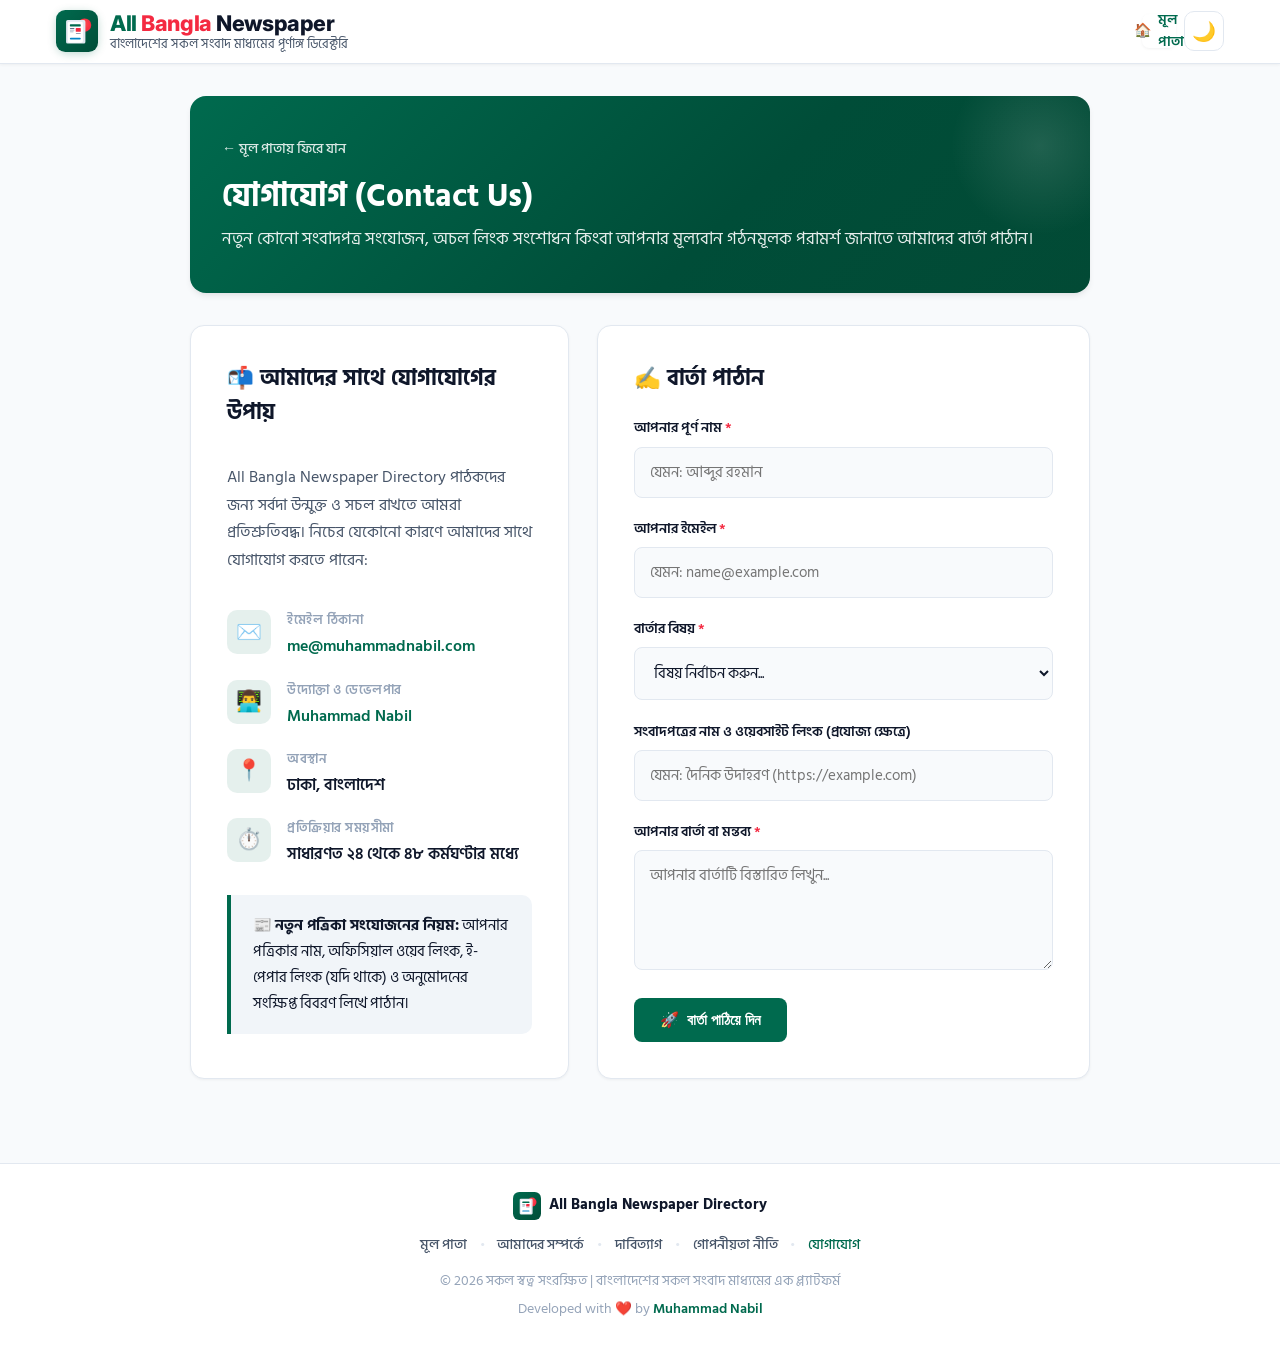
==== commit f270e990: "Integrate FormSubmit endpoint for contact form to me@muhammadnabil.com with AJAX and graceful fallba" ====
--- a/contact.html
+++ b/contact.html
@@ -72,7 +72,7 @@
             <div>
               <div class="contact-label">ইমেইল ঠিকানা</div>
               <div class="contact-value">
-                <a href="mailto:info@allbanglanewspaper.org">info@allbanglanewspaper.org</a>
+                <a href="mailto:me@muhammadnabil.com">me@muhammadnabil.com</a>
               </div>
             </div>
           </div>
@@ -111,46 +111,55 @@
         <!-- Right: Interactive Contact Form -->
         <div class="page-card">
           <h2 style="font-size: 1.35rem; font-weight: 700; color: var(--text-primary); margin: 0 0 1.25rem 0;">✍️ বার্তা পাঠান</h2>
-          <form id="contactForm" onsubmit="handleContactSubmit(event)">
+          <form id="contactForm" action="https://formsubmit.co/me@muhammadnabil.com" method="POST" onsubmit="handleContactSubmit(event)">
+            <!-- FormSubmit Configurations -->
+            <input type="hidden" name="_subject" value="New message from All Bangla Newspaper Directory">
+            <input type="hidden" name="_template" value="table">
+            <input type="hidden" name="_captcha" value="false">
+            <input type="text" name="_honey" style="display:none">
+
             <div class="form-group">
               <label for="userName" class="form-label">আপনার পূর্ণ নাম <span style="color: var(--accent-red);">*</span></label>
-              <input type="text" id="userName" class="form-control" placeholder="যেমন: আব্দুর রহমান" required>
+              <input type="text" id="userName" name="name" class="form-control" placeholder="যেমন: আব্দুর রহমান" required>
             </div>
 
             <div class="form-group">
               <label for="userEmail" class="form-label">আপনার ইমেইল <span style="color: var(--accent-red);">*</span></label>
-              <input type="email" id="userEmail" class="form-control" placeholder="যেমন: name@example.com" required>
+              <input type="email" id="userEmail" name="email" class="form-control" placeholder="যেমন: name@example.com" required>
             </div>
 
             <div class="form-group">
               <label for="subjectSelect" class="form-label">বার্তার বিষয় <span style="color: var(--accent-red);">*</span></label>
-              <select id="subjectSelect" class="form-control" required>
+              <select id="subjectSelect" name="subject" class="form-control" required>
                 <option value="" disabled selected>বিষয় নির্বাচন করুন...</option>
-                <option value="add_paper">নতুন সংবাদপত্র / পোর্টাল সংযোজনের আবেদন</option>
-                <option value="fix_link">ভুল বা অচল লিংক সংশোধন</option>
-                <option value="update_logo">লোগো বা তথ্যের আধুনিকায়ন</option>
-                <option value="feedback">পরামর্শ বা সাধারণ মতামত</option>
-                <option value="other">অন্যান্য অনুসন্ধান</option>
+                <option value="নতুন সংবাদপত্র / পোর্টাল সংযোজনের আবেদন">নতুন সংবাদপত্র / পোর্টাল সংযোজনের আবেদন</option>
+                <option value="ভুল বা অচল লিংক সংশোধন">ভুল বা অচল লিংক সংশোধন</option>
+                <option value="লোগো বা তথ্যের আধুনিকায়ন">লোগো বা তথ্যের আধুনিকায়ন</option>
+                <option value="পরামর্শ বা সাধারণ মতামত">পরামর্শ বা সাধারণ মতামত</option>
+                <option value="অন্যান্য অনুসন্ধান">অন্যান্য অনুসন্ধান</option>
               </select>
             </div>
 
             <div class="form-group">
               <label for="paperDetails" class="form-label">সংবাদপত্রের নাম ও ওয়েবসাইট লিংক (প্রযোজ্য ক্ষেত্রে)</label>
-              <input type="text" id="paperDetails" class="form-control" placeholder="যেমন: দৈনিক উদাহরণ (https://example.com)">
+              <input type="text" id="paperDetails" name="newspaper_details" class="form-control" placeholder="যেমন: দৈনিক উদাহরণ (https://example.com)">
             </div>
 
             <div class="form-group">
               <label for="userMessage" class="form-label">আপনার বার্তা বা মন্তব্য <span style="color: var(--accent-red);">*</span></label>
-              <textarea id="userMessage" class="form-control form-textarea" placeholder="আপনার বার্তাটি বিস্তারিত লিখুন..." required></textarea>
+              <textarea id="userMessage" name="message" class="form-control form-textarea" placeholder="আপনার বার্তাটি বিস্তারিত লিখুন..." required></textarea>
             </div>
 
             <button type="submit" id="btnSubmit" class="btn-submit">
               <span>🚀</span> বার্তা পাঠিয়ে দিন
             </button>
 
-            <!-- Success Alert Feedback -->
+            <!-- Success & Error Alert Feedback -->
             <div id="formAlert" class="form-alert form-alert-success">
-              ✅ <strong>ধন্যবাদ!</strong> আপনার বার্তাটি সফলভাবে গৃহীত হয়েছে। আমাদের টিম পর্যালোচনা করে দ্রুত আপনার সাথে যোগাযোগ করবে।
+              ✅ <strong>ধন্যবাদ!</strong> আপনার বার্তাটি সফলভাবে পাঠানো হয়েছে। আমাদের টিম পর্যালোচনা করে দ্রুত আপনার সাথে যোগাযোগ করবে।
+            </div>
+            <div id="formErrorAlert" class="form-alert highlight-box-warning" style="display: none; margin-top: 1rem;">
+              ⚠️ দুঃখিত, বার্তা পাঠাতে সমস্যা হয়েছে। অনুগ্রহ করে সরাসরি <a href="mailto:me@muhammadnabil.com" style="color: inherit; text-decoration: underline; font-weight: 600;">me@muhammadnabil.com</a> ঠিকানায় ইমেইল করুন।
             </div>
           </form>
         </div>
@@ -211,22 +220,44 @@
 
     function handleContactSubmit(e) {
       e.preventDefault();
+      const form = document.getElementById('contactForm');
       const btn = document.getElementById('btnSubmit');
-      const alert = document.getElementById('formAlert');
-      const form = document.getElementById('contactForm');
-      
+      const successAlert = document.getElementById('formAlert');
+      const errorAlert = document.getElementById('formErrorAlert');
+
+      successAlert.style.display = 'none';
+      if (errorAlert) errorAlert.style.display = 'none';
+
       btn.disabled = true;
       btn.innerHTML = '<span>⏳</span> পাঠানো হচ্ছে...';
-      
-      setTimeout(function() {
+
+      const formData = new FormData(form);
+
+      fetch('https://formsubmit.co/ajax/me@muhammadnabil.com', {
+        method: 'POST',
+        headers: {
+          'Accept': 'application/json'
+        },
+        body: formData
+      })
+      .then(function(res) {
+        if (res.ok) return res.json();
+        throw new Error('Network response error');
+      })
+      .then(function() {
         btn.disabled = false;
         btn.innerHTML = '<span>✓</span> পাঠানো সম্পন্ন হয়েছে';
-        alert.style.display = 'block';
+        successAlert.style.display = 'block';
         form.reset();
         setTimeout(function() {
           btn.innerHTML = '<span>🚀</span> বার্তা পাঠিয়ে দিন';
-        }, 4000);
-      }, 700);
+        }, 4500);
+      })
+      .catch(function(err) {
+        console.warn('AJAX submit failed, falling back to standard submit:', err);
+        // Fallback to standard form submission
+        form.submit();
+      });
     }
   </script>
 </body>
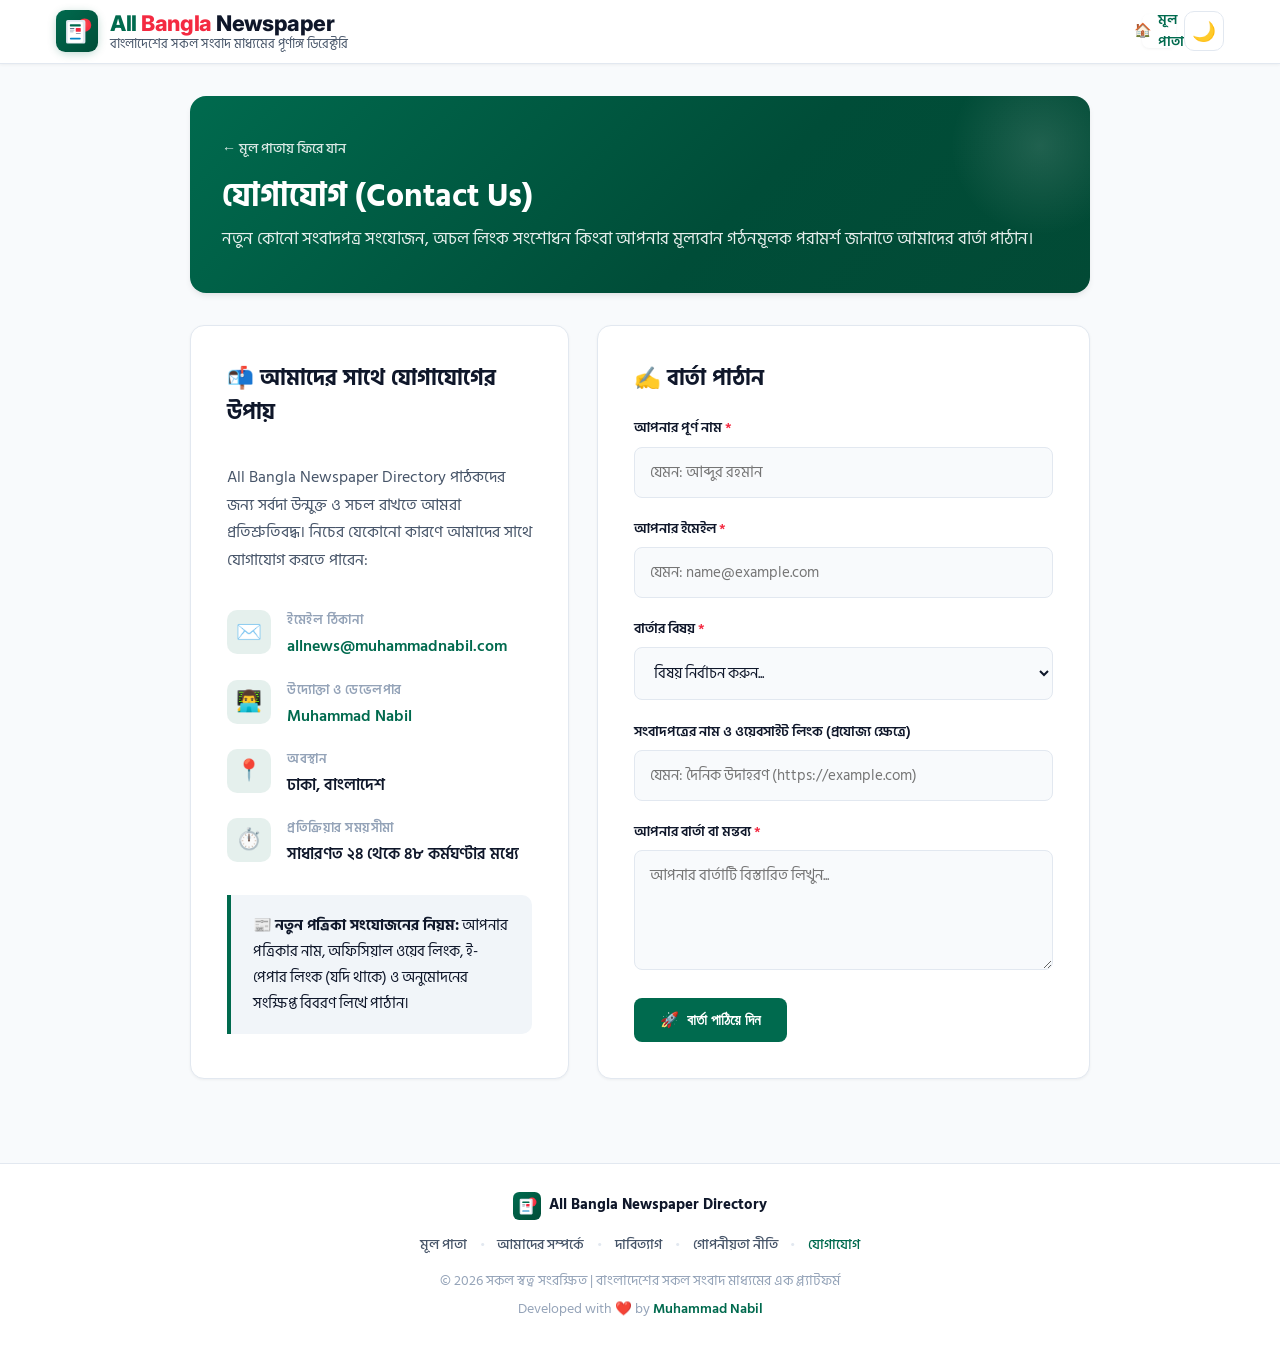
==== commit c8e1af2a: "Update contact email and FormSubmit destination to allnews@muhammadnabil.com" ====
--- a/contact.html
+++ b/contact.html
@@ -72,7 +72,7 @@
             <div>
               <div class="contact-label">ইমেইল ঠিকানা</div>
               <div class="contact-value">
-                <a href="mailto:me@muhammadnabil.com">me@muhammadnabil.com</a>
+                <a href="mailto:allnews@muhammadnabil.com">allnews@muhammadnabil.com</a>
               </div>
             </div>
           </div>
@@ -111,7 +111,7 @@
         <!-- Right: Interactive Contact Form -->
         <div class="page-card">
           <h2 style="font-size: 1.35rem; font-weight: 700; color: var(--text-primary); margin: 0 0 1.25rem 0;">✍️ বার্তা পাঠান</h2>
-          <form id="contactForm" action="https://formsubmit.co/me@muhammadnabil.com" method="POST" onsubmit="handleContactSubmit(event)">
+          <form id="contactForm" action="https://formsubmit.co/allnews@muhammadnabil.com" method="POST" onsubmit="handleContactSubmit(event)">
             <!-- FormSubmit Configurations -->
             <input type="hidden" name="_subject" value="New message from All Bangla Newspaper Directory">
             <input type="hidden" name="_template" value="table">
@@ -159,7 +159,7 @@
               ✅ <strong>ধন্যবাদ!</strong> আপনার বার্তাটি সফলভাবে পাঠানো হয়েছে। আমাদের টিম পর্যালোচনা করে দ্রুত আপনার সাথে যোগাযোগ করবে।
             </div>
             <div id="formErrorAlert" class="form-alert highlight-box-warning" style="display: none; margin-top: 1rem;">
-              ⚠️ দুঃখিত, বার্তা পাঠাতে সমস্যা হয়েছে। অনুগ্রহ করে সরাসরি <a href="mailto:me@muhammadnabil.com" style="color: inherit; text-decoration: underline; font-weight: 600;">me@muhammadnabil.com</a> ঠিকানায় ইমেইল করুন।
+              ⚠️ দুঃখিত, বার্তা পাঠাতে সমস্যা হয়েছে। অনুগ্রহ করে সরাসরি <a href="mailto:allnews@muhammadnabil.com" style="color: inherit; text-decoration: underline; font-weight: 600;">allnews@muhammadnabil.com</a> ঠিকানায় ইমেইল করুন।
             </div>
           </form>
         </div>
@@ -233,7 +233,7 @@
 
       const formData = new FormData(form);
 
-      fetch('https://formsubmit.co/ajax/me@muhammadnabil.com', {
+      fetch('https://formsubmit.co/ajax/allnews@muhammadnabil.com', {
         method: 'POST',
         headers: {
           'Accept': 'application/json'
